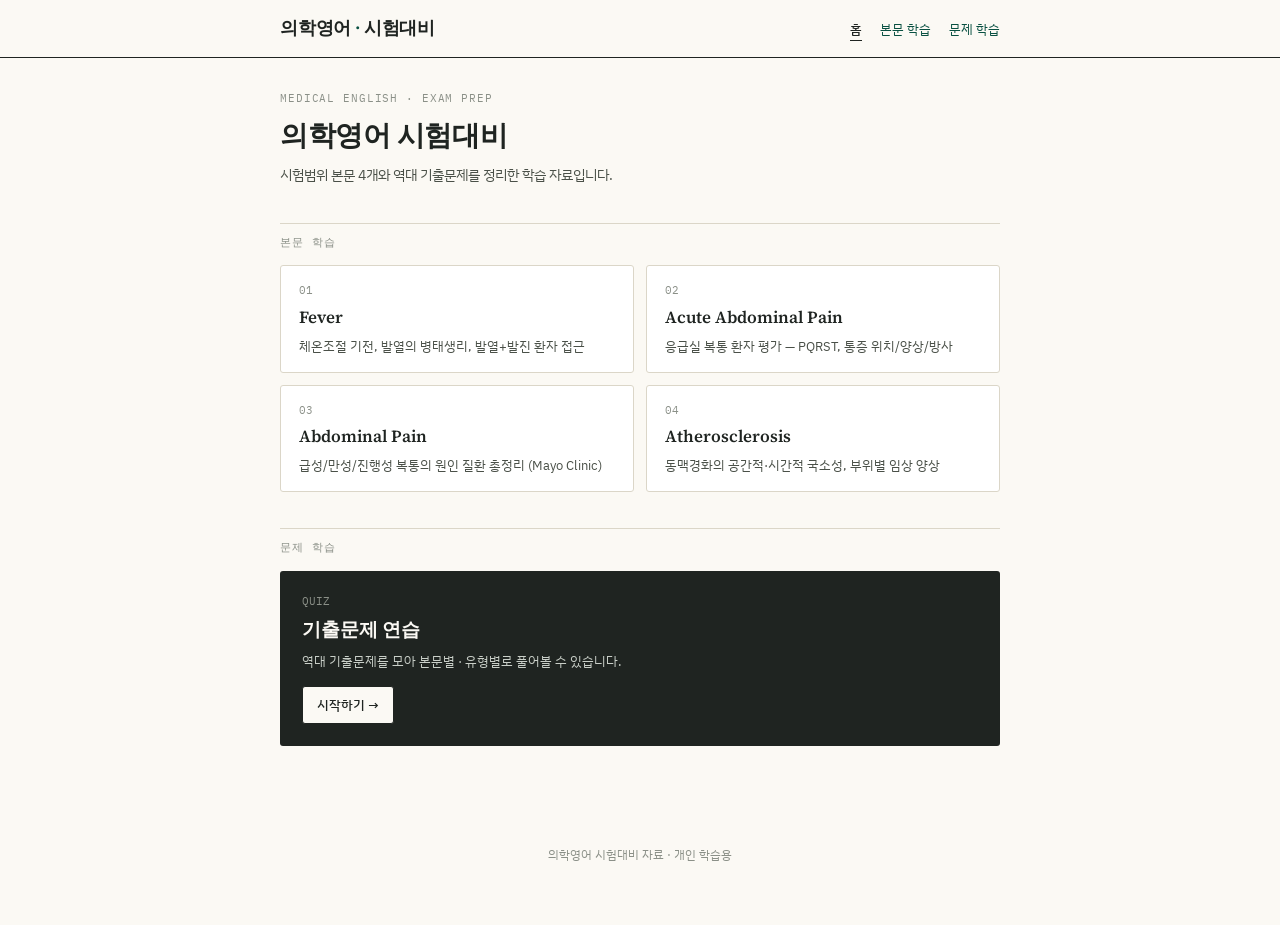
==== index.html @ 87a37884 "Add files via upload" ====
<!DOCTYPE html>
<html lang="ko">
<head>
<meta charset="UTF-8">
<meta name="viewport" content="width=device-width, initial-scale=1.0">
<title>의학영어 시험대비</title>
<link rel="stylesheet" href="assets/style.css">
</head>
<body>

<header class="site-header">
  <div class="site-header-inner">
    <div class="site-title">의학영어<span class="accent"> · </span>시험대비</div>
    <nav class="site-nav">
      <a href="index.html" class="active">홈</a>
      <a href="passages/index.html">본문 학습</a>
      <a href="quiz/index.html">문제 학습</a>
    </nav>
  </div>
</header>

<main>
  <div class="eyebrow">MEDICAL ENGLISH · EXAM PREP</div>
  <h1 class="page-title">의학영어 시험대비</h1>
  <p class="page-subtitle">시험범위 본문 4개와 역대 기출문제를 정리한 학습 자료입니다.</p>

  <div class="section-label">본문 학습</div>
  <div class="card-grid" id="passage-cards"></div>

  <div class="section-label">문제 학습</div>
  <a href="quiz/index.html" class="quiz-card">
    <div class="num" style="font-family: var(--font-mono); font-size:11px; color:#8B9088;">QUIZ</div>
    <h3>기출문제 연습</h3>
    <p>역대 기출문제를 모아 본문별 · 유형별로 풀어볼 수 있습니다.</p>
    <span class="btn">시작하기 →</span>
  </a>
</main>

<footer class="site-footer">의학영어 시험대비 자료 · 개인 학습용</footer>

<script src="assets/app.js"></script>
<script>
  const grid = document.getElementById("passage-cards");
  grid.innerHTML = PASSAGE_META.map((p) => `
    <a class="passage-card" href="passages/passage.html?id=${p.id}">
      <div class="num">${p.num}</div>
      <h3>${p.title}</h3>
      <p>${p.desc}</p>
    </a>
  `).join("");
</script>
</body>
</html>
---- assets/style.css ----
/* ===========================================================
   의학영어 시험대비 사이트 — 공통 스타일시트
   디자인 컨셉: 임상 차트 / 의학 저널 — 세리프 본문, 박스형 각주,
   형광펜 강조, 차트지 같은 절제된 색감
   =========================================================== */

@import url('https://fonts.googleapis.com/css2?family=Source+Serif+4:ital,opsz,wght@0,8..60,400;0,8..60,500;0,8..60,600;1,8..60,400&family=IBM+Plex+Sans+KR:wght@400;500;600&family=IBM+Plex+Mono:wght@400;500&display=swap');

:root {
  /* 색상 — 차트지/처방전 톤 */
  --color-paper: #FBF9F4;
  --color-paper-raised: #FFFFFF;
  --color-ink: #1F2421;
  --color-ink-soft: #4A5048;
  --color-ink-faint: #8B9088;
  --color-rule: #DBD6C8;
  --color-rule-strong: #1F2421;

  --color-accent: #0F6E56;        /* 진료기록 그린 - 핵심 강조 */
  --color-accent-soft: #E1F5EE;
  --color-accent-ink: #085041;

  --color-highlight: #FAEEDA;     /* 형광펜 - 핵심 단어 배경 */
  --color-highlight-ink: #854F0B;
  --color-highlight-border: #EF9F27;

  --color-note: #FAECE7;          /* 각주 박스 배경 */
  --color-note-ink: #4A1B0C;
  --color-note-border: #D85A30;

  --color-tag-bg: #F1EFE8;
  --color-tag-ink: #5F5E5A;

  --font-serif: 'Source Serif 4', Georgia, serif;
  --font-sans: 'IBM Plex Sans KR', -apple-system, sans-serif;
  --font-mono: 'IBM Plex Mono', monospace;

  --radius: 3px;
  --max-width: 760px;
}

* { box-sizing: border-box; }

html { scroll-behavior: smooth; }

body {
  margin: 0;
  background: var(--color-paper);
  color: var(--color-ink);
  font-family: var(--font-sans);
  line-height: 1.6;
  -webkit-font-smoothing: antialiased;
}

a { color: var(--color-accent-ink); text-decoration: none; }
a:hover { text-decoration: underline; }

img, svg { max-width: 100%; }

/* ---------- 레이아웃 ---------- */

.site-header {
  border-bottom: 1px solid var(--color-rule-strong);
  background: var(--color-paper);
  position: sticky;
  top: 0;
  z-index: 10;
}

.site-header-inner {
  max-width: var(--max-width);
  margin: 0 auto;
  padding: 14px 20px;
  display: flex;
  align-items: baseline;
  justify-content: space-between;
  gap: 12px;
}

.site-title {
  font-family: var(--font-serif);
  font-weight: 600;
  font-size: 18px;
  letter-spacing: -0.01em;
}

.site-title .accent { color: var(--color-accent-ink); }

.site-nav {
  display: flex;
  gap: 18px;
  font-size: 13px;
  color: var(--color-ink-soft);
}

.site-nav a.active { color: var(--color-ink); font-weight: 500; border-bottom: 1px solid var(--color-ink); }

main {
  max-width: var(--max-width);
  margin: 0 auto;
  padding: 32px 20px 80px;
}

.eyebrow {
  font-family: var(--font-mono);
  font-size: 11px;
  letter-spacing: 0.08em;
  text-transform: uppercase;
  color: var(--color-ink-faint);
  margin-bottom: 6px;
}

.page-title {
  font-family: var(--font-serif);
  font-size: 28px;
  font-weight: 600;
  margin: 0 0 6px;
  letter-spacing: -0.01em;
}

.page-subtitle {
  color: var(--color-ink-soft);
  font-size: 14px;
  margin: 0 0 28px;
}

/* ---------- 홈: 본문 카드 그리드 ---------- */

.section-label {
  font-family: var(--font-mono);
  font-size: 11px;
  letter-spacing: 0.08em;
  text-transform: uppercase;
  color: var(--color-ink-faint);
  border-top: 1px solid var(--color-rule);
  padding-top: 10px;
  margin: 36px 0 14px;
}

.section-label:first-of-type { margin-top: 0; border-top: none; padding-top: 0; }

.card-grid {
  display: grid;
  grid-template-columns: repeat(2, 1fr);
  gap: 12px;
}

@media (max-width: 560px) {
  .card-grid { grid-template-columns: 1fr; }
}

.passage-card {
  display: block;
  background: var(--color-paper-raised);
  border: 1px solid var(--color-rule);
  border-radius: var(--radius);
  padding: 16px 18px;
  transition: border-color 0.15s, transform 0.15s;
}

.passage-card:hover {
  border-color: var(--color-rule-strong);
  text-decoration: none;
  transform: translateY(-1px);
}

.passage-card .num {
  font-family: var(--font-mono);
  font-size: 11px;
  color: var(--color-ink-faint);
}

.passage-card h3 {
  font-family: var(--font-serif);
  font-size: 17px;
  font-weight: 600;
  margin: 4px 0 6px;
  color: var(--color-ink);
}

.passage-card p {
  font-size: 12.5px;
  color: var(--color-ink-soft);
  margin: 0;
  line-height: 1.5;
}

.quiz-card {
  display: block;
  background: var(--color-ink);
  color: var(--color-paper);
  border-radius: var(--radius);
  padding: 22px 22px;
  margin-top: 4px;
}

.quiz-card h3 {
  font-family: var(--font-serif);
  font-size: 19px;
  font-weight: 600;
  margin: 4px 0 6px;
}

.quiz-card p {
  font-size: 13px;
  color: #C9CFC8;
  margin: 0 0 14px;
}

.quiz-card .btn { background: var(--color-paper); color: var(--color-ink); }

/* ---------- 버튼 / 토글 ---------- */

.btn {
  display: inline-flex;
  align-items: center;
  gap: 6px;
  font-family: var(--font-sans);
  font-size: 13px;
  font-weight: 500;
  padding: 8px 14px;
  border: 1px solid var(--color-rule-strong);
  border-radius: var(--radius);
  background: transparent;
  color: var(--color-ink);
  cursor: pointer;
}

.btn:hover { background: var(--color-ink); color: var(--color-paper); }

.mode-toggle {
  display: inline-flex;
  border: 1px solid var(--color-rule-strong);
  border-radius: var(--radius);
  overflow: hidden;
  margin-bottom: 28px;
}

.mode-toggle button {
  font-family: var(--font-sans);
  font-size: 13px;
  font-weight: 500;
  padding: 8px 18px;
  border: none;
  background: transparent;
  color: var(--color-ink-soft);
  cursor: pointer;
  border-right: 1px solid var(--color-rule-strong);
}

.mode-toggle button:last-child { border-right: none; }

.mode-toggle button.active {
  background: var(--color-ink);
  color: var(--color-paper);
}

/* ---------- 본문(원문 모드) ---------- */

.passage-meta {
  display: flex;
  gap: 16px;
  font-size: 12px;
  color: var(--color-ink-faint);
  border-bottom: 1px solid var(--color-rule);
  padding-bottom: 14px;
  margin-bottom: 22px;
}

.passage-body {
  font-family: var(--font-serif);
}

.paragraph-block {
  margin-bottom: 26px;
  padding-bottom: 22px;
  border-bottom: 1px dashed var(--color-rule);
}

.paragraph-block:last-child { border-bottom: none; }

.para-num {
  display: inline-block;
  font-family: var(--font-mono);
  font-size: 11px;
  color: var(--color-ink-faint);
  margin-bottom: 8px;
}

.para-en {
  font-size: 16.5px;
  line-height: 1.85;
  color: var(--color-ink);
  margin: 0 0 10px;
}

.para-kr {
  font-family: var(--font-sans);
  font-size: 13.5px;
  line-height: 1.75;
  color: var(--color-ink-soft);
  margin: 0 0 12px;
  display: none;
}

.para-kr.show { display: block; }

.toggle-kr {
  font-family: var(--font-sans);
  font-size: 11.5px;
  color: var(--color-accent-ink);
  cursor: pointer;
  background: none;
  border: none;
  padding: 0;
  margin-bottom: 10px;
  text-decoration: underline;
  text-decoration-style: dotted;
}

.para-note {
  background: var(--color-accent-soft);
  border-left: 2px solid var(--color-accent);
  border-radius: 0;
  padding: 10px 14px;
  font-family: var(--font-sans);
  font-size: 12.5px;
  line-height: 1.6;
  color: var(--color-accent-ink);
  margin-top: 10px;
}

.para-note .label {
  font-family: var(--font-mono);
  font-size: 10.5px;
  text-transform: uppercase;
  letter-spacing: 0.05em;
  display: block;
  margin-bottom: 3px;
  opacity: 0.75;
}

/* 각주 트리거 — 교수님 각주가 달린 단어 */
.fn {
  background: none;
  border: none;
  font: inherit;
  font-family: var(--font-serif);
  font-style: inherit;
  padding: 0 1px;
  cursor: pointer;
  color: var(--color-ink);
  border-bottom: 2px solid var(--color-highlight-border);
  position: relative;
}

.fn:hover, .fn.open { background: var(--color-highlight); }

.fn-sup {
  font-size: 10px;
  vertical-align: super;
  color: var(--color-highlight-ink);
  margin-left: 1px;
}

.fn-popover {
  display: none;
  position: relative;
  margin: 6px 0 14px;
  background: var(--color-note);
  border-left: 2px solid var(--color-note-border);
  border-radius: 0;
  padding: 10px 14px;
  font-family: var(--font-sans);
  font-size: 12.5px;
  line-height: 1.65;
  color: var(--color-note-ink);
}

.fn-popover.show { display: block; }

.fn-popover .fn-label {
  font-family: var(--font-mono);
  font-size: 10.5px;
  text-transform: uppercase;
  letter-spacing: 0.05em;
  opacity: 0.7;
  display: block;
  margin-bottom: 3px;
}

/* ---------- 요약 모드 ---------- */

.summary-body { font-family: var(--font-sans); }

.summary-section { margin-bottom: 28px; }

.summary-section h4 {
  font-family: var(--font-serif);
  font-size: 16px;
  font-weight: 600;
  margin: 0 0 10px;
  padding-bottom: 6px;
  border-bottom: 1px solid var(--color-rule-strong);
}

.summary-section > p {
  font-size: 13.5px;
  color: var(--color-ink-soft);
  margin: 0 0 12px;
  line-height: 1.7;
}

.summary-list {
  list-style: none;
  margin: 0;
  padding: 0;
}

.summary-list > li {
  font-size: 13.5px;
  line-height: 1.7;
  padding: 8px 0;
  border-bottom: 1px solid var(--color-rule);
  display: flex;
  gap: 10px;
}

.summary-list > li:last-child { border-bottom: none; }

.summary-list .bullet {
  flex-shrink: 0;
  width: 5px; height: 5px;
  border-radius: 50%;
  background: var(--color-accent);
  margin-top: 8px;
}

/* 요약 표 */
.summary-table {
  width: 100%;
  border-collapse: collapse;
  font-size: 13px;
  margin-bottom: 6px;
}

.summary-table th {
  text-align: left;
  font-family: var(--font-mono);
  font-size: 10.5px;
  letter-spacing: 0.04em;
  text-transform: uppercase;
  color: var(--color-ink-faint);
  font-weight: 500;
  padding: 6px 10px;
  border-bottom: 1px solid var(--color-rule-strong);
}

.summary-table td {
  padding: 9px 10px;
  border-bottom: 1px solid var(--color-rule);
  vertical-align: top;
  line-height: 1.55;
}

.summary-table tr:last-child td { border-bottom: none; }

/* 핵심 단어 (요약 모드 클릭형 용어) */
.term {
  background: var(--color-highlight);
  color: var(--color-highlight-ink);
  border-bottom: 1px solid var(--color-highlight-border);
  border-radius: 2px;
  padding: 1px 4px;
  cursor: pointer;
  font-weight: 500;
  white-space: nowrap;
}

.term:hover { background: var(--color-highlight-border); color: var(--color-highlight-ink); }

.term-def {
  display: none;
  margin-top: 4px;
  background: var(--color-tag-bg);
  border-left: 2px solid var(--color-ink-faint);
  padding: 8px 12px;
  font-size: 12px;
  color: var(--color-ink-soft);
  line-height: 1.6;
}

.term-def.show { display: block; }

/* 카테고리 칩 */
.chip {
  display: inline-block;
  font-family: var(--font-mono);
  font-size: 10.5px;
  padding: 2px 8px;
  border-radius: 10px;
  background: var(--color-tag-bg);
  color: var(--color-tag-ink);
}

.chip.acute { background: var(--color-note); color: var(--color-note-ink); }
.chip.chronic { background: #E6F1FB; color: #0C447C; }
.chip.progressive { background: #FCEBEB; color: #791F1F; }

/* ---------- 퀴즈 ---------- */

.quiz-progress {
  font-family: var(--font-mono);
  font-size: 12px;
  color: var(--color-ink-faint);
  margin-bottom: 18px;
}

.quiz-filterbar {
  display: flex;
  gap: 8px;
  flex-wrap: wrap;
  margin-bottom: 24px;
}

.filter-chip {
  font-family: var(--font-sans);
  font-size: 12.5px;
  padding: 6px 12px;
  border: 1px solid var(--color-rule);
  border-radius: 14px;
  background: var(--color-paper-raised);
  cursor: pointer;
  color: var(--color-ink-soft);
}

.filter-chip.active {
  border-color: var(--color-ink);
  background: var(--color-ink);
  color: var(--color-paper);
}

.quiz-card-box {
  background: var(--color-paper-raised);
  border: 1px solid var(--color-rule);
  border-radius: var(--radius);
  padding: 24px 26px;
}

.quiz-source {
  font-family: var(--font-mono);
  font-size: 11px;
  color: var(--color-ink-faint);
  margin-bottom: 10px;
}

.quiz-question {
  font-family: var(--font-serif);
  font-size: 17px;
  line-height: 1.7;
  margin: 0 0 18px;
}

.quiz-question .blank {
  display: inline-block;
  min-width: 70px;
  border-bottom: 2px solid var(--color-ink);
  text-align: center;
}

.quiz-choices {
  display: flex;
  flex-direction: column;
  gap: 8px;
  margin-bottom: 18px;
}

.choice-btn {
  text-align: left;
  font-family: var(--font-sans);
  font-size: 14px;
  padding: 10px 14px;
  border: 1px solid var(--color-rule);
  border-radius: var(--radius);
  background: var(--color-paper-raised);
  cursor: pointer;
}

.choice-btn:hover { border-color: var(--color-ink-soft); }
.choice-btn.correct { border-color: var(--color-accent); background: var(--color-accent-soft); color: var(--color-accent-ink); }
.choice-btn.wrong { border-color: var(--color-note-border); background: var(--color-note); color: var(--color-note-ink); }
.choice-btn:disabled { cursor: default; }

.quiz-input-row {
  display: flex;
  gap: 8px;
  margin-bottom: 18px;
}

.quiz-input-row input {
  flex: 1;
  font-family: var(--font-sans);
  font-size: 14px;
  padding: 10px 14px;
  border: 1px solid var(--color-rule);
  border-radius: var(--radius);
  background: var(--color-paper-raised);
}

.quiz-input-row input:focus { outline: none; border-color: var(--color-ink); }

.quiz-feedback {
  display: none;
  padding: 12px 14px;
  border-radius: var(--radius);
  font-size: 13px;
  line-height: 1.6;
  margin-bottom: 16px;
}

.quiz-feedback.show { display: block; }
.quiz-feedback.correct { background: var(--color-accent-soft); color: var(--color-accent-ink); }
.quiz-feedback.wrong { background: var(--color-note); color: var(--color-note-ink); }

.quiz-feedback .answer-line { font-weight: 600; margin-bottom: 4px; }

.quiz-nav {
  display: flex;
  justify-content: space-between;
  align-items: center;
}

.quiz-nav .btn[disabled] { opacity: 0.35; cursor: default; }
.quiz-nav .btn[disabled]:hover { background: transparent; color: var(--color-ink); }

.quiz-summary-box {
  text-align: center;
  padding: 40px 20px;
}

.quiz-summary-box .big-num {
  font-family: var(--font-serif);
  font-size: 48px;
  font-weight: 600;
}

footer.site-footer {
  max-width: var(--max-width);
  margin: 0 auto;
  padding: 20px 20px 60px;
  font-size: 11.5px;
  color: var(--color-ink-faint);
  text-align: center;
}
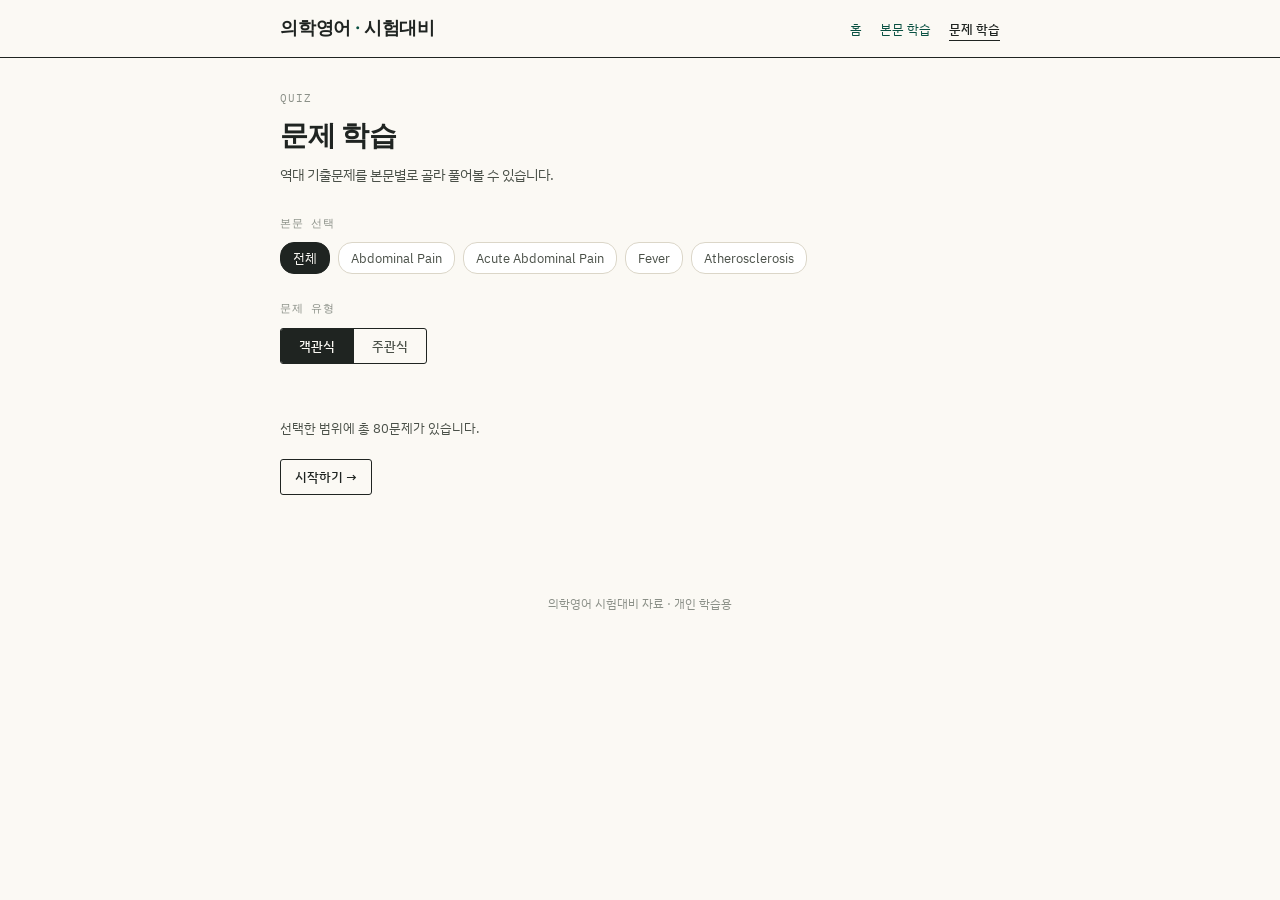
==== commit bffbfc4c: "6" ====
--- a/index.html
+++ b/index.html
@@ -3,51 +3,86 @@
 <head>
 <meta charset="UTF-8">
 <meta name="viewport" content="width=device-width, initial-scale=1.0">
-<title>의학영어 시험대비</title>
-<link rel="stylesheet" href="assets/style.css">
+<title>문제 학습 — 의학영어 시험대비</title>
+<link rel="stylesheet" href="../assets/style.css">
 </head>
 <body>
 
 <header class="site-header">
   <div class="site-header-inner">
-    <div class="site-title">의학영어<span class="accent"> · </span>시험대비</div>
+    <div class="site-title"><a href="../index.html" style="color:inherit;">의학영어<span class="accent"> · </span>시험대비</a></div>
     <nav class="site-nav">
-      <a href="index.html" class="active">홈</a>
-      <a href="passages/index.html">본문 학습</a>
-      <a href="quiz/index.html">문제 학습</a>
+      <a href="../index.html">홈</a>
+      <a href="../passages/index.html">본문 학습</a>
+      <a href="index.html" class="active">문제 학습</a>
     </nav>
   </div>
 </header>
 
 <main>
-  <div class="eyebrow">MEDICAL ENGLISH · EXAM PREP</div>
-  <h1 class="page-title">의학영어 시험대비</h1>
-  <p class="page-subtitle">시험범위 본문 4개와 역대 기출문제를 정리한 학습 자료입니다.</p>
+  <div class="eyebrow">QUIZ</div>
+  <h1 class="page-title">문제 학습</h1>
+  <p class="page-subtitle">역대 기출문제를 본문별로 골라 풀어볼 수 있습니다.</p>
 
-  <div class="section-label">본문 학습</div>
-  <div class="card-grid" id="passage-cards"></div>
+  <!-- ===== 설정 화면 ===== -->
+  <div id="view-setup">
+    <div class="quiz-setup-section">
+      <div class="quiz-setup-label">본문 선택</div>
+      <div class="quiz-filterbar" id="passage-filterbar"></div>
+    </div>
 
-  <div class="section-label">문제 학습</div>
-  <a href="quiz/index.html" class="quiz-card">
-    <div class="num" style="font-family: var(--font-mono); font-size:11px; color:#8B9088;">QUIZ</div>
-    <h3>기출문제 연습</h3>
-    <p>역대 기출문제를 모아 본문별 · 유형별로 풀어볼 수 있습니다.</p>
-    <span class="btn">시작하기 →</span>
-  </a>
+    <div class="quiz-setup-section">
+      <div class="quiz-setup-label">문제 유형</div>
+      <div class="mode-toggle" id="mode-toggle">
+        <button id="mode-mc" class="active">객관식</button>
+        <button id="mode-sa">주관식</button>
+      </div>
+    </div>
+
+    <p id="setup-count" style="font-size:13px; color: var(--color-ink-soft); margin-bottom:20px;"></p>
+
+    <button id="start-btn" class="btn">시작하기 →</button>
+  </div>
+
+  <!-- ===== 퀴즈 진행 화면 ===== -->
+  <div id="view-quiz" style="display:none;">
+    <div class="quiz-progress" id="quiz-progress"></div>
+
+    <div class="quiz-card-box">
+      <div class="quiz-source" id="quiz-source"></div>
+      <p class="quiz-question" id="quiz-question"></p>
+      <p class="quiz-passage" id="quiz-passage" style="display:none;"></p>
+
+      <div id="quiz-answer-area"></div>
+
+      <div class="quiz-feedback" id="quiz-feedback">
+        <div class="answer-line" id="feedback-answer-line"></div>
+        <div id="feedback-explanation"></div>
+      </div>
+
+      <div class="quiz-nav">
+        <button class="btn" id="quiz-quit-btn">중단하고 나가기</button>
+        <button class="btn" id="quiz-next-btn" disabled>다음 문제 →</button>
+      </div>
+    </div>
+  </div>
+
+  <!-- ===== 결과 화면 ===== -->
+  <div id="view-result" style="display:none;">
+    <div class="quiz-card-box quiz-summary-box">
+      <div class="big-num" id="result-score"></div>
+      <p style="font-size:14px; color: var(--color-ink-soft); margin: 6px 0 24px;" id="result-detail"></p>
+      <div style="display:flex; gap:10px; justify-content:center;">
+        <button class="btn" id="retry-btn">다시 풀기</button>
+        <button class="btn" id="review-wrong-btn">틀린 문제만 다시</button>
+      </div>
+    </div>
+  </div>
 </main>
 
 <footer class="site-footer">의학영어 시험대비 자료 · 개인 학습용</footer>
 
-<script src="assets/app.js"></script>
-<script>
-  const grid = document.getElementById("passage-cards");
-  grid.innerHTML = PASSAGE_META.map((p) => `
-    <a class="passage-card" href="passages/passage.html?id=${p.id}">
-      <div class="num">${p.num}</div>
-      <h3>${p.title}</h3>
-      <p>${p.desc}</p>
-    </a>
-  `).join("");
-</script>
+<script src="../assets/app.js"></script>
+<script src="../assets/quiz.js"></script>
 </body>
 </html>
--- a/assets/style.css
+++ b/assets/style.css
@@ -267,8 +267,111 @@
   margin-bottom: 22px;
 }
 
+/* ---------- 본문 전환 탭바 ---------- */
+
+.passage-switcher {
+  display: flex;
+  gap: 8px;
+  overflow-x: auto;
+  margin-bottom: 22px;
+  padding-bottom: 4px;
+  -ms-overflow-style: none;
+  scrollbar-width: none;
+}
+
+.passage-switcher::-webkit-scrollbar { display: none; }
+
+.switcher-tab {
+  flex-shrink: 0;
+  display: inline-flex;
+  align-items: center;
+  gap: 6px;
+  font-family: var(--font-sans);
+  font-size: 12.5px;
+  font-weight: 500;
+  padding: 7px 13px;
+  border: 1px solid var(--color-rule);
+  border-radius: 14px;
+  background: var(--color-paper-raised);
+  color: var(--color-ink-soft);
+  white-space: nowrap;
+}
+
+.switcher-tab:hover { border-color: var(--color-ink-soft); text-decoration: none; }
+
+.switcher-tab.active {
+  background: var(--color-ink);
+  border-color: var(--color-ink);
+  color: var(--color-paper);
+}
+
+.switcher-num {
+  font-family: var(--font-mono);
+  font-size: 10px;
+  opacity: 0.6;
+}
+
 .passage-body {
   font-family: var(--font-serif);
+}
+
+/* 원문 모드 — 섹션(소제목) 구분 */
+.orig-section-heading {
+  font-family: var(--font-serif);
+  font-size: 22px;
+  font-weight: 600;
+  letter-spacing: -0.01em;
+  color: var(--color-ink);
+  display: block;
+  padding-bottom: 8px;
+  border-bottom: 2px solid var(--color-ink);
+  margin: 44px 0 22px;
+}
+
+.passage-body > .orig-section-heading:first-child,
+.passage-body > div:first-child .orig-section-heading {
+  margin-top: 0;
+}
+
+.passage-body > .orig-section-heading:first-child {
+  margin-top: 0;
+}
+
+/* ---------- 불릿 목록 그룹 (Acute/Chronic/Progressive처럼 원문이 목록인 경우) ---------- */
+
+.bullet-group {
+  margin-bottom: 30px;
+  padding-bottom: 24px;
+  border-bottom: 1px dashed var(--color-rule);
+}
+
+.bullet-group:last-child { border-bottom: none; }
+
+.bullet-group > .para-en {
+  margin-bottom: 14px;
+}
+
+.bullet-list {
+  list-style: none;
+  margin: 0 0 16px;
+  padding: 0;
+}
+
+.bullet-list > li {
+  position: relative;
+  padding-left: 18px;
+  font-size: 16.5px;
+  line-height: 1.85;
+  color: var(--color-ink);
+  margin-bottom: 7px;
+}
+
+.bullet-list > li::before {
+  content: "•";
+  position: absolute;
+  left: 2px;
+  color: var(--color-accent);
+  font-weight: 700;
 }
 
 .paragraph-block {
@@ -354,7 +457,7 @@
   position: relative;
 }
 
-.fn:hover, .fn.open { background: var(--color-highlight); }
+.fn:hover, .fn.fn-active { background: var(--color-highlight); }
 
 .fn-sup {
   font-size: 10px;
@@ -363,23 +466,35 @@
   margin-left: 1px;
 }
 
-.fn-popover {
-  display: none;
-  position: relative;
-  margin: 6px 0 14px;
+/* ---------- 떠다니는 박스 (각주 + 핵심단어 정의 공통) ---------- */
+
+.float-popover {
+  position: fixed;
+  z-index: 100;
+  max-width: 300px;
+  min-width: 160px;
   background: var(--color-note);
-  border-left: 2px solid var(--color-note-border);
-  border-radius: 0;
+  border: 1px solid var(--color-note-border);
+  border-radius: var(--radius);
   padding: 10px 14px;
   font-family: var(--font-sans);
   font-size: 12.5px;
-  line-height: 1.65;
+  line-height: 1.6;
   color: var(--color-note-ink);
-}
-
-.fn-popover.show { display: block; }
-
-.fn-popover .fn-label {
+  box-shadow: 0 6px 16px rgba(31, 36, 33, 0.16);
+  opacity: 0;
+  transform: translateY(2px);
+  transition: opacity 0.12s ease, transform 0.12s ease;
+  pointer-events: none;
+}
+
+.float-popover.show {
+  opacity: 1;
+  transform: translateY(0);
+  pointer-events: auto;
+}
+
+.float-popover .fn-label {
   font-family: var(--font-mono);
   font-size: 10.5px;
   text-transform: uppercase;
@@ -387,6 +502,13 @@
   opacity: 0.7;
   display: block;
   margin-bottom: 3px;
+}
+
+/* 핵심 단어 정의용 박스는 중성색 계열로 */
+.float-popover.term-style {
+  background: var(--color-tag-bg);
+  border: 1px solid var(--color-rule);
+  color: var(--color-ink-soft);
 }
 
 /* ---------- 요약 모드 ---------- */
@@ -477,20 +599,7 @@
   white-space: nowrap;
 }
 
-.term:hover { background: var(--color-highlight-border); color: var(--color-highlight-ink); }
-
-.term-def {
-  display: none;
-  margin-top: 4px;
-  background: var(--color-tag-bg);
-  border-left: 2px solid var(--color-ink-faint);
-  padding: 8px 12px;
-  font-size: 12px;
-  color: var(--color-ink-soft);
-  line-height: 1.6;
-}
-
-.term-def.show { display: block; }
+.term:hover, .term.term-active { background: var(--color-highlight-border); color: var(--color-highlight-ink); }
 
 /* 카테고리 칩 */
 .chip {
@@ -508,6 +617,19 @@
 .chip.progressive { background: #FCEBEB; color: #791F1F; }
 
 /* ---------- 퀴즈 ---------- */
+
+.quiz-setup-section {
+  margin-bottom: 26px;
+}
+
+.quiz-setup-label {
+  font-family: var(--font-mono);
+  font-size: 11px;
+  letter-spacing: 0.06em;
+  text-transform: uppercase;
+  color: var(--color-ink-faint);
+  margin-bottom: 10px;
+}
 
 .quiz-progress {
   font-family: var(--font-mono);
@@ -568,6 +690,21 @@
   text-align: center;
 }
 
+/* 문제(stem)와 별도로 주어지는 지문(passage) — 본문 인용/정의 등.
+   질문과 시각적으로 구분되도록 세리프체 + 좌측 굵은 라인으로 처리 */
+.quiz-passage {
+  font-family: var(--font-serif);
+  font-size: 15px;
+  line-height: 1.75;
+  color: var(--color-ink-soft);
+  background: var(--color-tag-bg);
+  border-left: 3px solid var(--color-rule-strong);
+  border-radius: 0;
+  padding: 12px 16px;
+  margin: 0 0 18px;
+  white-space: pre-wrap;
+}
+
 .quiz-choices {
   display: flex;
   flex-direction: column;
@@ -590,6 +727,57 @@
 .choice-btn.correct { border-color: var(--color-accent); background: var(--color-accent-soft); color: var(--color-accent-ink); }
 .choice-btn.wrong { border-color: var(--color-note-border); background: var(--color-note); color: var(--color-note-ink); }
 .choice-btn:disabled { cursor: default; }
+
+/* 보기가 많은 매칭형 문제(예: 35개) — 라디오버튼이 쌓인 스크롤 가능한 줄글 리스트 */
+.quiz-choices.many {
+  max-height: 360px;
+  overflow-y: auto;
+  gap: 0;
+  border: 1px solid var(--color-rule);
+  border-radius: var(--radius);
+  padding: 4px;
+}
+
+.choice-radio-row {
+  display: flex;
+  align-items: flex-start;
+  gap: 10px;
+  padding: 9px 10px;
+  border-radius: 2px;
+  cursor: pointer;
+  font-size: 13.5px;
+  line-height: 1.5;
+}
+
+.choice-radio-row:hover { background: var(--color-tag-bg); }
+.choice-radio-row input[type="radio"] { margin-top: 3px; flex-shrink: 0; accent-color: var(--color-ink); }
+.choice-radio-row.selected { background: var(--color-accent-soft); border: 1px solid var(--color-accent); }
+.choice-radio-row.correct { background: var(--color-accent-soft); color: var(--color-accent-ink); }
+.choice-radio-row.wrong { background: var(--color-note); color: var(--color-note-ink); }
+.choice-radio-row .choice-count {
+  margin-left: auto;
+  font-family: var(--font-mono);
+  font-size: 10.5px;
+  color: var(--color-ink-faint);
+  flex-shrink: 0;
+}
+
+/* 라디오로 고른 뒤 누르는 확인 버튼 — 누르기 전까지는 정답 판정이 일어나지 않음 */
+.quiz-confirm-row {
+  margin-bottom: 18px;
+}
+
+.quiz-confirm-row .btn {
+  width: 100%;
+  justify-content: center;
+}
+
+.quiz-many-hint {
+  font-family: var(--font-mono);
+  font-size: 11px;
+  color: var(--color-ink-faint);
+  margin-bottom: 8px;
+}
 
 .quiz-input-row {
   display: flex;
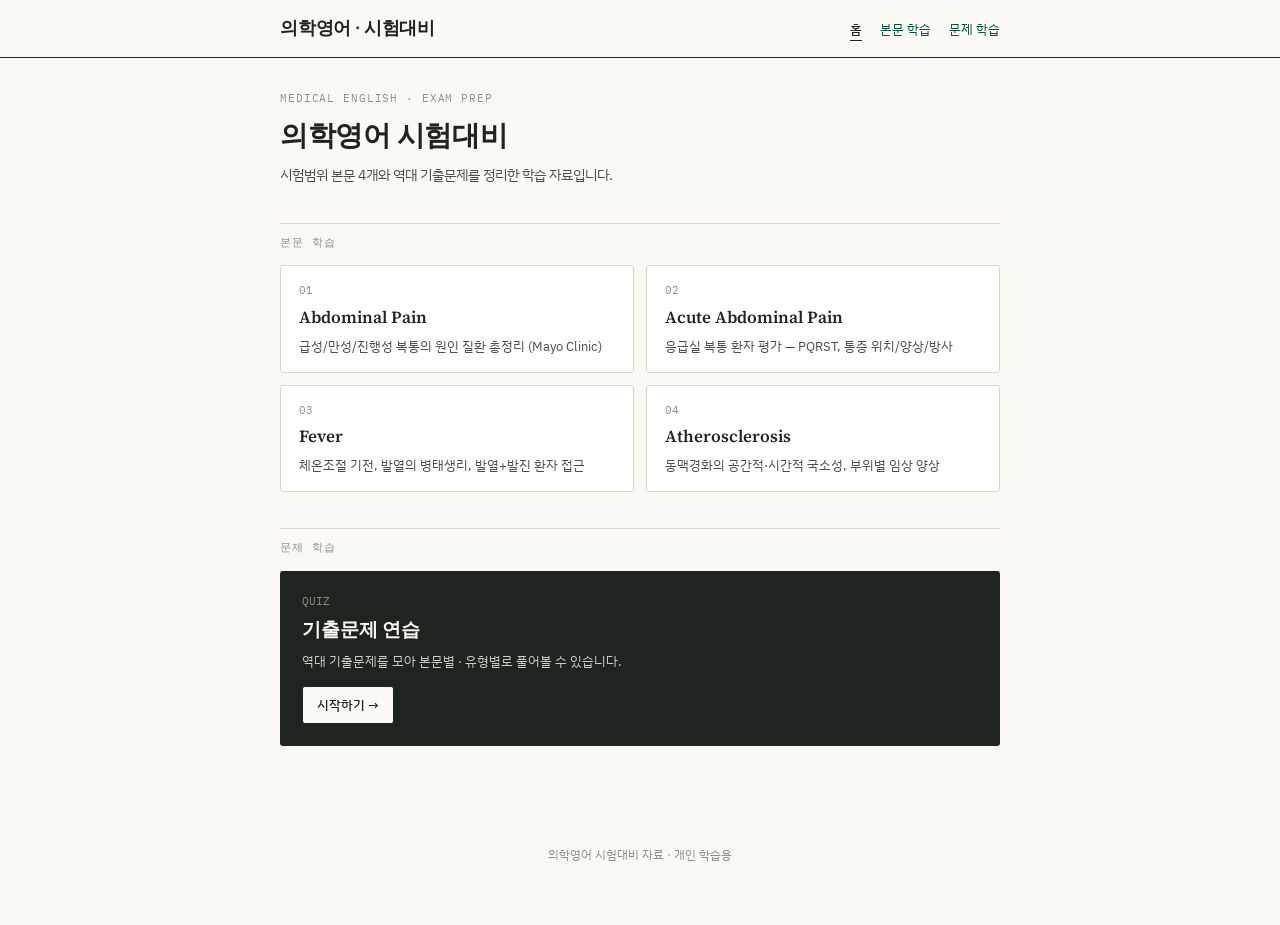
==== commit 217ded83: "7" ====
--- a/index.html
+++ b/index.html
@@ -3,86 +3,51 @@
 <head>
 <meta charset="UTF-8">
 <meta name="viewport" content="width=device-width, initial-scale=1.0">
-<title>문제 학습 — 의학영어 시험대비</title>
-<link rel="stylesheet" href="../assets/style.css">
+<title>의학영어 시험대비</title>
+<link rel="stylesheet" href="assets/style.css">
 </head>
 <body>
 
 <header class="site-header">
   <div class="site-header-inner">
-    <div class="site-title"><a href="../index.html" style="color:inherit;">의학영어<span class="accent"> · </span>시험대비</a></div>
+    <div class="site-title">의학영어<span class="accent"> · </span>시험대비</div>
     <nav class="site-nav">
-      <a href="../index.html">홈</a>
-      <a href="../passages/index.html">본문 학습</a>
-      <a href="index.html" class="active">문제 학습</a>
+      <a href="index.html" class="active">홈</a>
+      <a href="passages/index.html">본문 학습</a>
+      <a href="quiz/index.html">문제 학습</a>
     </nav>
   </div>
 </header>
 
 <main>
-  <div class="eyebrow">QUIZ</div>
-  <h1 class="page-title">문제 학습</h1>
-  <p class="page-subtitle">역대 기출문제를 본문별로 골라 풀어볼 수 있습니다.</p>
+  <div class="eyebrow">MEDICAL ENGLISH · EXAM PREP</div>
+  <h1 class="page-title">의학영어 시험대비</h1>
+  <p class="page-subtitle">시험범위 본문 4개와 역대 기출문제를 정리한 학습 자료입니다.</p>
 
-  <!-- ===== 설정 화면 ===== -->
-  <div id="view-setup">
-    <div class="quiz-setup-section">
-      <div class="quiz-setup-label">본문 선택</div>
-      <div class="quiz-filterbar" id="passage-filterbar"></div>
-    </div>
+  <div class="section-label">본문 학습</div>
+  <div class="card-grid" id="passage-cards"></div>
 
-    <div class="quiz-setup-section">
-      <div class="quiz-setup-label">문제 유형</div>
-      <div class="mode-toggle" id="mode-toggle">
-        <button id="mode-mc" class="active">객관식</button>
-        <button id="mode-sa">주관식</button>
-      </div>
-    </div>
-
-    <p id="setup-count" style="font-size:13px; color: var(--color-ink-soft); margin-bottom:20px;"></p>
-
-    <button id="start-btn" class="btn">시작하기 →</button>
-  </div>
-
-  <!-- ===== 퀴즈 진행 화면 ===== -->
-  <div id="view-quiz" style="display:none;">
-    <div class="quiz-progress" id="quiz-progress"></div>
-
-    <div class="quiz-card-box">
-      <div class="quiz-source" id="quiz-source"></div>
-      <p class="quiz-question" id="quiz-question"></p>
-      <p class="quiz-passage" id="quiz-passage" style="display:none;"></p>
-
-      <div id="quiz-answer-area"></div>
-
-      <div class="quiz-feedback" id="quiz-feedback">
-        <div class="answer-line" id="feedback-answer-line"></div>
-        <div id="feedback-explanation"></div>
-      </div>
-
-      <div class="quiz-nav">
-        <button class="btn" id="quiz-quit-btn">중단하고 나가기</button>
-        <button class="btn" id="quiz-next-btn" disabled>다음 문제 →</button>
-      </div>
-    </div>
-  </div>
-
-  <!-- ===== 결과 화면 ===== -->
-  <div id="view-result" style="display:none;">
-    <div class="quiz-card-box quiz-summary-box">
-      <div class="big-num" id="result-score"></div>
-      <p style="font-size:14px; color: var(--color-ink-soft); margin: 6px 0 24px;" id="result-detail"></p>
-      <div style="display:flex; gap:10px; justify-content:center;">
-        <button class="btn" id="retry-btn">다시 풀기</button>
-        <button class="btn" id="review-wrong-btn">틀린 문제만 다시</button>
-      </div>
-    </div>
-  </div>
+  <div class="section-label">문제 학습</div>
+  <a href="quiz/index.html" class="quiz-card">
+    <div class="num" style="font-family: var(--font-mono); font-size:11px; color:#8B9088;">QUIZ</div>
+    <h3>기출문제 연습</h3>
+    <p>역대 기출문제를 모아 본문별 · 유형별로 풀어볼 수 있습니다.</p>
+    <span class="btn">시작하기 →</span>
+  </a>
 </main>
 
 <footer class="site-footer">의학영어 시험대비 자료 · 개인 학습용</footer>
 
-<script src="../assets/app.js"></script>
-<script src="../assets/quiz.js"></script>
+<script src="assets/app.js"></script>
+<script>
+  const grid = document.getElementById("passage-cards");
+  grid.innerHTML = PASSAGE_META.map((p) => `
+    <a class="passage-card" href="passages/passage.html?id=${p.id}">
+      <div class="num">${p.num}</div>
+      <h3>${p.title}</h3>
+      <p>${p.desc}</p>
+    </a>
+  `).join("");
+</script>
 </body>
 </html>
